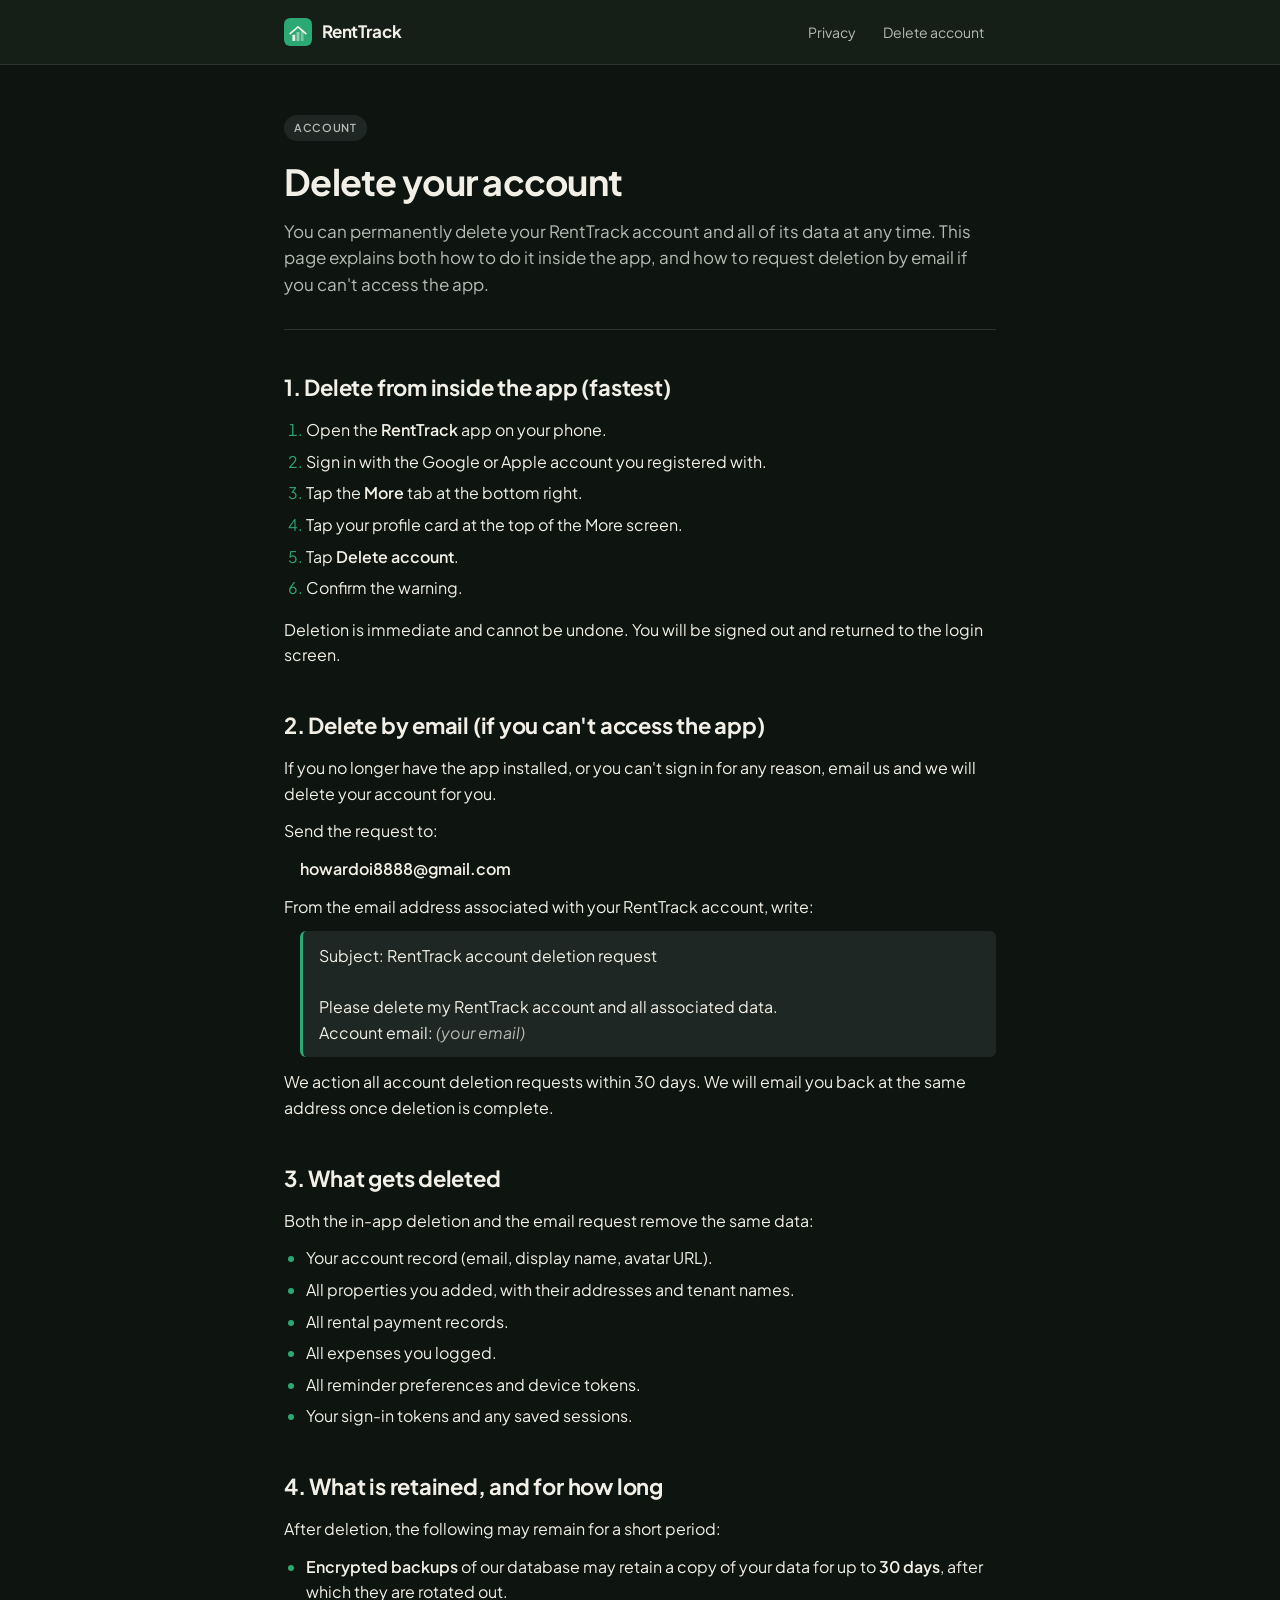
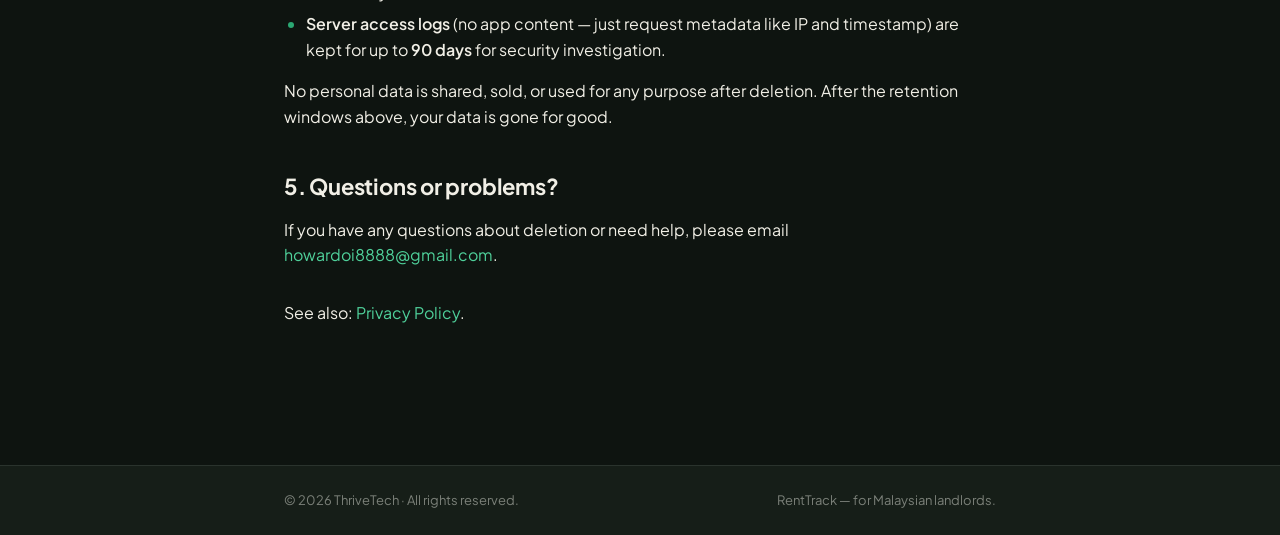
==== delete-account.html @ e5d518dd "Add /delete-account page (Play Store data-safety requirement) Play Console Data Safety wizard requir" ====
<!doctype html>
<html lang="en">
<head>
  <meta charset="utf-8" />
  <meta name="viewport" content="width=device-width, initial-scale=1, viewport-fit=cover" />
  <meta name="robots" content="index, follow" />
  <meta name="description" content="How to delete your RentTrack account and all associated data." />
  <title>Delete account — RentTrack</title>
  <link rel="icon" type="image/png" href="favicon.png" />
  <link rel="stylesheet" href="styles.css" />
</head>
<body>
  <header class="site-header">
    <div class="wrap header-row">
      <a class="brand" href="/" aria-label="RentTrack home">
        <span class="brand-glyph" aria-hidden="true">
          <svg width="28" height="28" viewBox="0 0 100 100" fill="none">
            <rect x="0" y="0" width="100" height="100" rx="22" fill="#2BA873"/>
            <path d="M22 56 L50 32 L78 56" stroke="#F1EFE6" stroke-width="6" stroke-linecap="round" stroke-linejoin="round"/>
            <rect x="30" y="60" width="10" height="22" rx="2" fill="#F1EFE6"/>
            <rect x="45" y="50" width="10" height="32" rx="2" fill="#F1EFE6" opacity="0.55"/>
            <rect x="60" y="42" width="10" height="40" rx="2" fill="#F1EFE6" opacity="0.4"/>
          </svg>
        </span>
        <span class="brand-name">RentTrack</span>
      </a>
      <nav class="header-nav" aria-label="Legal">
        <a href="/">Privacy</a>
        <a href="/delete-account" aria-current="page">Delete account</a>
      </nav>
    </div>
  </header>

  <main class="wrap">
    <article class="prose">
      <p class="eyebrow">Account</p>
      <h1>Delete your account</h1>
      <p class="lede">
        You can permanently delete your RentTrack account and all of its data
        at any time. This page explains both how to do it inside the app, and
        how to request deletion by email if you can't access the app.
      </p>

      <hr />

      <h2>1. Delete from inside the app (fastest)</h2>
      <ol>
        <li>Open the <strong>RentTrack</strong> app on your phone.</li>
        <li>Sign in with the Google or Apple account you registered with.</li>
        <li>Tap the <strong>More</strong> tab at the bottom right.</li>
        <li>Tap your profile card at the top of the More screen.</li>
        <li>Tap <strong>Delete account</strong>.</li>
        <li>Confirm the warning.</li>
      </ol>
      <p>
        Deletion is immediate and cannot be undone. You will be signed out
        and returned to the login screen.
      </p>

      <h2>2. Delete by email (if you can't access the app)</h2>
      <p>
        If you no longer have the app installed, or you can't sign in for any
        reason, email us and we will delete your account for you.
      </p>
      <p>
        Send the request to:
      </p>
      <p style="margin-left: 1rem;">
        <a href="mailto:howardoi8888@gmail.com?subject=RentTrack%20account%20deletion%20request">
          <strong>howardoi8888@gmail.com</strong>
        </a>
      </p>
      <p>
        From the email address associated with your RentTrack account, write:
      </p>
      <blockquote style="margin: 12px 0 12px 1rem; padding: 12px 16px; background: var(--bg-3); border-left: 3px solid var(--brand-600); border-radius: 6px;">
        Subject: RentTrack account deletion request<br/><br/>
        Please delete my RentTrack account and all associated data.<br/>
        Account email: <em>(your email)</em>
      </blockquote>
      <p>
        We action all account deletion requests within 30 days. We will email
        you back at the same address once deletion is complete.
      </p>

      <h2>3. What gets deleted</h2>
      <p>
        Both the in-app deletion and the email request remove the same data:
      </p>
      <ul>
        <li>Your account record (email, display name, avatar URL).</li>
        <li>All properties you added, with their addresses and tenant names.</li>
        <li>All rental payment records.</li>
        <li>All expenses you logged.</li>
        <li>All reminder preferences and device tokens.</li>
        <li>Your sign-in tokens and any saved sessions.</li>
      </ul>

      <h2>4. What is retained, and for how long</h2>
      <p>
        After deletion, the following may remain for a short period:
      </p>
      <ul>
        <li>
          <strong>Encrypted backups</strong> of our database may retain a copy
          of your data for up to <strong>30 days</strong>, after which they
          are rotated out.
        </li>
        <li>
          <strong>Server access logs</strong> (no app content — just request
          metadata like IP and timestamp) are kept for up to <strong>90
          days</strong> for security investigation.
        </li>
      </ul>
      <p>
        No personal data is shared, sold, or used for any purpose after
        deletion. After the retention windows above, your data is gone for
        good.
      </p>

      <h2>5. Questions or problems?</h2>
      <p>
        If you have any questions about deletion or need help, please email
        <a href="mailto:howardoi8888@gmail.com">howardoi8888@gmail.com</a>.
      </p>

      <p style="margin-top: 32px;">
        See also: <a href="/">Privacy Policy</a>.
      </p>
    </article>
  </main>

  <footer class="site-footer">
    <div class="wrap footer-row">
      <p>&copy; 2026 ThriveTech &middot; All rights reserved.</p>
      <p class="muted">RentTrack — for Malaysian landlords.</p>
    </div>
  </footer>
</body>
</html>
---- styles.css ----
/* =================================================================
   RentTrack Privacy site — single page, dark-only.
   Visual tokens borrowed from design_handoff_renttrack/colors_and_type.css
   but transcribed to hex so we don't depend on oklch browser support.
   ================================================================= */

@import url('https://fonts.googleapis.com/css2?family=Plus+Jakarta+Sans:wght@400;500;600;700&display=swap');

:root {
  --brand-600: #2BA873;        /* primary brand green */
  --brand-700: #4FD09A;
  --brand-on:  #FFFFFF;

  --bg-1: #0E1410;             /* page */
  --bg-2: #161E18;             /* card / header / footer */
  --bg-3: #1E2723;             /* sunken */

  --fg-1: #F1EFE6;             /* primary text */
  --fg-2: #B5BBB4;             /* secondary */
  --fg-3: #7B8079;             /* tertiary */

  --line-1: #2A332D;
  --line-2: #3B453E;

  --r-card: 14px;
  --r-pill: 999px;

  --shadow-md: 0 4px 14px -4px rgba(0, 0, 0, 0.50);

  --font-sans: 'Plus Jakarta Sans', ui-sans-serif, system-ui, -apple-system, sans-serif;
}

/* Reset */
*, *::before, *::after { box-sizing: border-box; }
html, body { margin: 0; padding: 0; }
img, svg { display: block; max-width: 100%; }
a { color: var(--brand-700); text-decoration: none; }
a:hover { text-decoration: underline; }

body {
  background: var(--bg-1);
  color: var(--fg-1);
  font-family: var(--font-sans);
  font-size: 16px;
  line-height: 1.6;
  -webkit-font-smoothing: antialiased;
}

.wrap {
  max-width: 760px;
  margin: 0 auto;
  padding: 0 24px;
}

/* ── Header ──────────────────────────────────────────────────── */
.site-header {
  background: var(--bg-2);
  border-bottom: 1px solid var(--line-1);
  position: sticky; top: 0; z-index: 10;
  backdrop-filter: blur(8px);
}
.header-row {
  display: flex;
  align-items: center;
  justify-content: space-between;
  height: 64px;
}
.brand {
  display: flex;
  align-items: center;
  gap: 10px;
  color: var(--fg-1);
  font-weight: 700;
  font-size: 17px;
  letter-spacing: -0.01em;
}
.brand:hover { text-decoration: none; }
.brand-glyph { display: inline-flex; }
.header-nav a {
  color: var(--fg-2);
  font-size: 14px;
  padding: 6px 12px;
  border-radius: var(--r-pill);
}
.header-nav a:hover {
  color: var(--fg-1);
  background: var(--bg-3);
  text-decoration: none;
}

/* ── Article ─────────────────────────────────────────────────── */
main.wrap { padding-top: 48px; padding-bottom: 64px; }

.prose .eyebrow {
  display: inline-block;
  background: var(--bg-3);
  color: var(--fg-2);
  font-size: 11px;
  font-weight: 600;
  letter-spacing: 0.06em;
  text-transform: uppercase;
  padding: 4px 10px;
  border-radius: var(--r-pill);
  margin: 0 0 20px 0;
}
.prose h1 {
  font-size: 36px;
  line-height: 1.15;
  font-weight: 700;
  letter-spacing: -0.02em;
  margin: 0 0 16px 0;
  color: var(--fg-1);
}
.prose .lede {
  font-size: 17px;
  line-height: 1.55;
  color: var(--fg-2);
  margin: 0 0 24px 0;
}
.prose .meta {
  display: flex;
  flex-wrap: wrap;
  gap: 8px 24px;
  color: var(--fg-3);
  font-size: 13px;
  margin: 0 0 24px 0;
}
.prose .meta strong { color: var(--fg-2); font-weight: 600; margin-right: 4px; }

.prose hr {
  border: 0;
  border-top: 1px solid var(--line-1);
  margin: 32px 0;
}

.prose h2 {
  font-size: 22px;
  font-weight: 700;
  letter-spacing: -0.01em;
  color: var(--fg-1);
  margin: 40px 0 12px 0;
  scroll-margin-top: 80px;
}
.prose h3 {
  font-size: 17px;
  font-weight: 600;
  color: var(--fg-1);
  margin: 24px 0 8px 0;
}
.prose p { margin: 12px 0; color: var(--fg-1); }
.prose strong { color: var(--fg-1); font-weight: 600; }
.prose em { color: var(--fg-2); }

.prose ul, .prose ol {
  margin: 12px 0 16px 0;
  padding-left: 22px;
}
.prose li {
  margin: 6px 0;
  color: var(--fg-1);
}
.prose li::marker { color: var(--brand-600); }

.prose code {
  font-family: ui-monospace, 'JetBrains Mono', SFMono-Regular, Menlo, monospace;
  font-size: 0.9em;
  background: var(--bg-3);
  color: var(--fg-1);
  padding: 1px 6px;
  border-radius: 6px;
  border: 1px solid var(--line-1);
}

/* ── Footer ──────────────────────────────────────────────────── */
.site-footer {
  background: var(--bg-2);
  border-top: 1px solid var(--line-1);
  margin-top: 64px;
}
.footer-row {
  display: flex;
  flex-wrap: wrap;
  gap: 8px 24px;
  align-items: center;
  justify-content: space-between;
  padding: 24px 24px;
  color: var(--fg-3);
  font-size: 13px;
}
.footer-row p { margin: 0; }
.footer-row .muted { color: var(--fg-3); }

/* ── Mobile tweaks ───────────────────────────────────────────── */
@media (max-width: 600px) {
  .header-row { height: 56px; }
  .brand-name { font-size: 16px; }
  main.wrap { padding-top: 32px; padding-bottom: 48px; }
  .prose h1 { font-size: 28px; }
  .prose h2 { font-size: 19px; margin-top: 32px; }
  .prose .lede { font-size: 16px; }
}

/* ── Print (in case anyone prints it) ────────────────────────── */
@media print {
  body { background: #fff; color: #000; }
  .site-header, .site-footer { display: none; }
  .prose h1, .prose h2, .prose h3, .prose p, .prose li, .prose strong { color: #000; }
  a { color: #000; text-decoration: underline; }
}
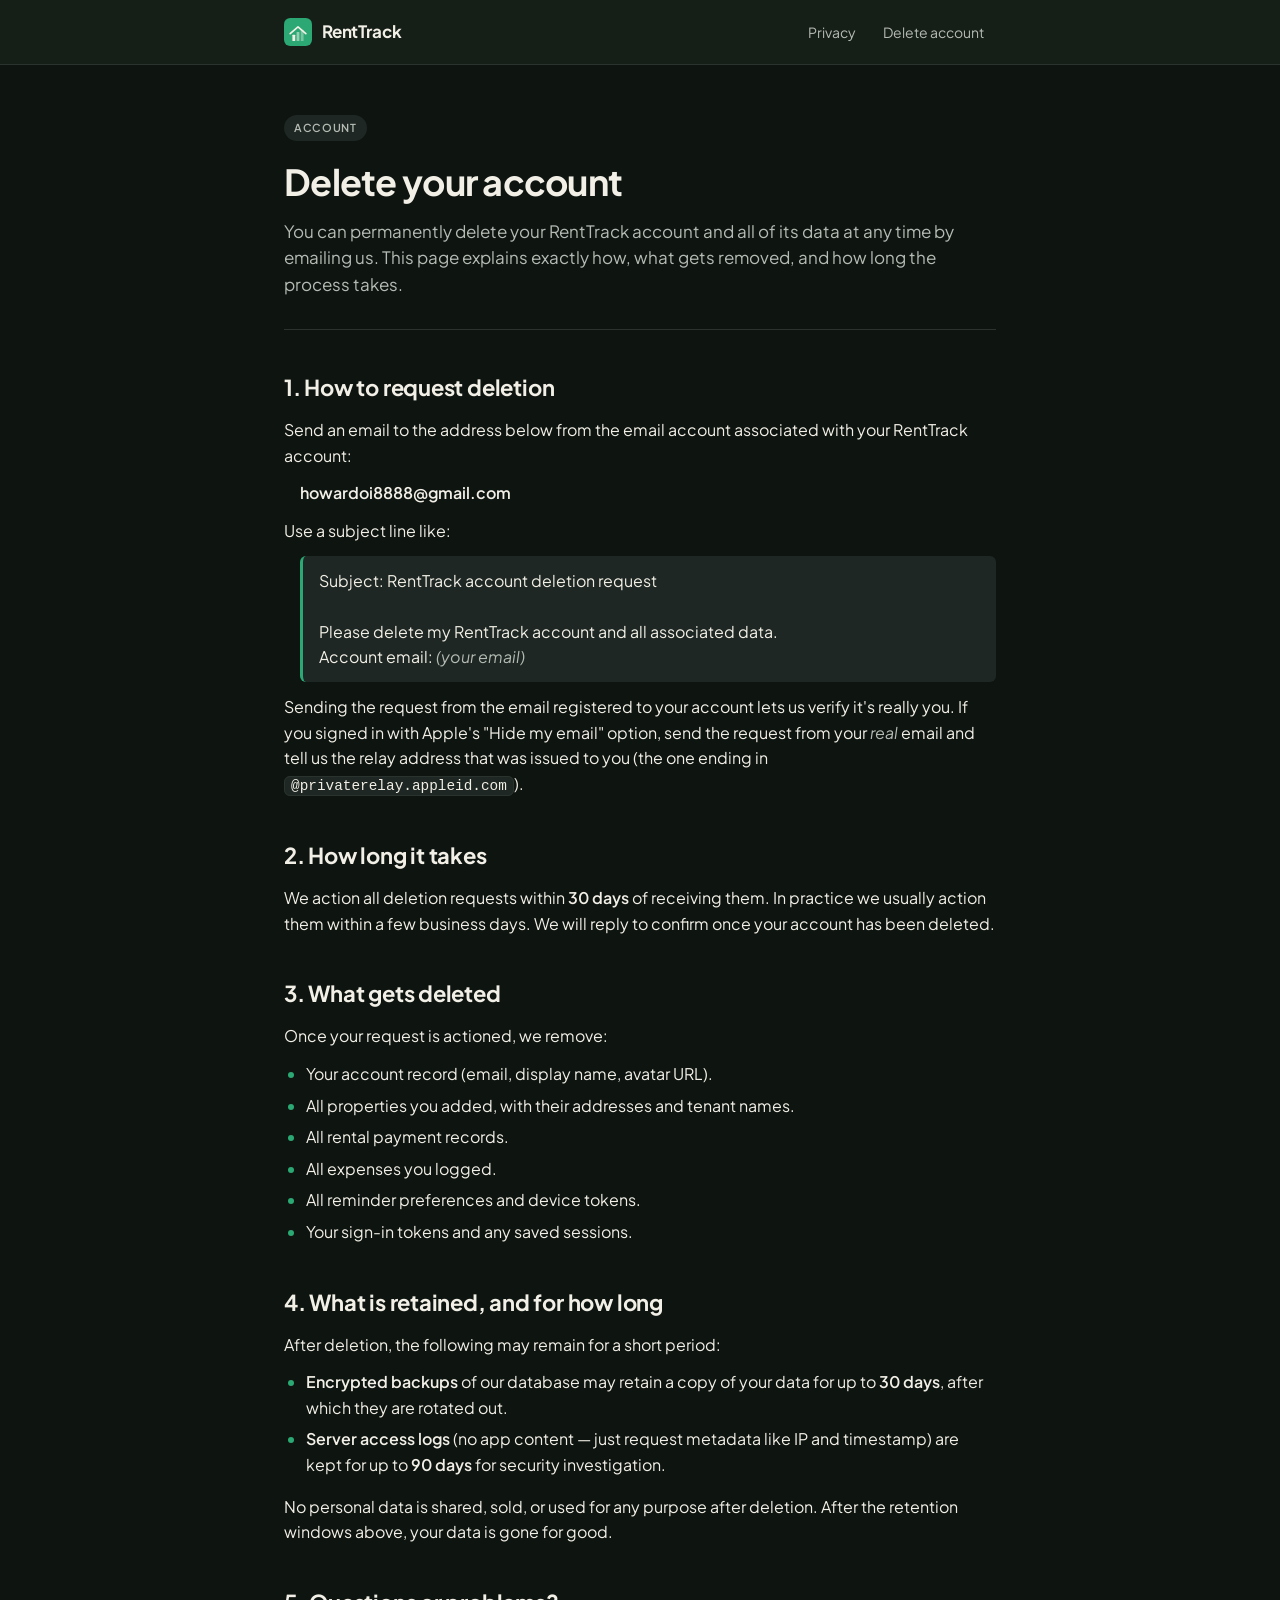
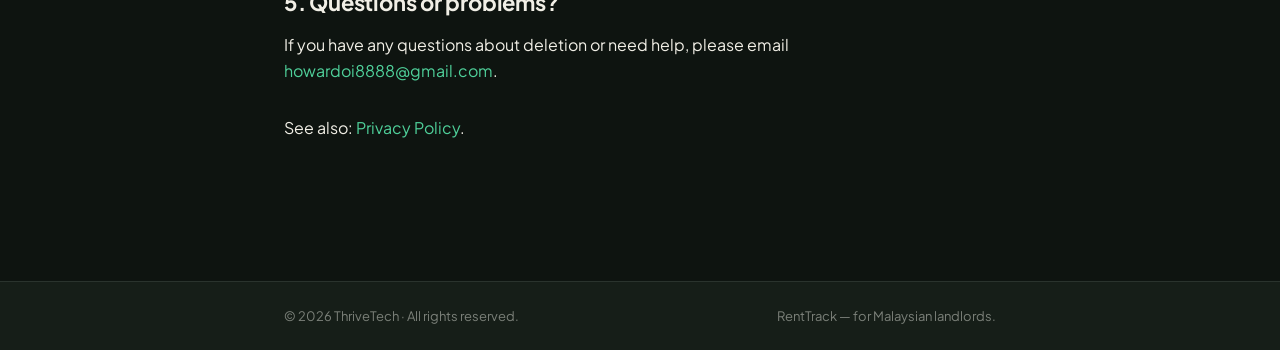
==== commit b7593fd7: "Document email-only deletion (in-app flow not yet shipped) The in-app Delete-Account UI is not in th" ====
--- a/delete-account.html
+++ b/delete-account.html
@@ -37,41 +37,24 @@
       <h1>Delete your account</h1>
       <p class="lede">
         You can permanently delete your RentTrack account and all of its data
-        at any time. This page explains both how to do it inside the app, and
-        how to request deletion by email if you can't access the app.
+        at any time by emailing us. This page explains exactly how, what gets
+        removed, and how long the process takes.
       </p>
 
       <hr />
 
-      <h2>1. Delete from inside the app (fastest)</h2>
-      <ol>
-        <li>Open the <strong>RentTrack</strong> app on your phone.</li>
-        <li>Sign in with the Google or Apple account you registered with.</li>
-        <li>Tap the <strong>More</strong> tab at the bottom right.</li>
-        <li>Tap your profile card at the top of the More screen.</li>
-        <li>Tap <strong>Delete account</strong>.</li>
-        <li>Confirm the warning.</li>
-      </ol>
+      <h2>1. How to request deletion</h2>
       <p>
-        Deletion is immediate and cannot be undone. You will be signed out
-        and returned to the login screen.
-      </p>
-
-      <h2>2. Delete by email (if you can't access the app)</h2>
-      <p>
-        If you no longer have the app installed, or you can't sign in for any
-        reason, email us and we will delete your account for you.
-      </p>
-      <p>
-        Send the request to:
+        Send an email to the address below from the email account associated
+        with your RentTrack account:
       </p>
       <p style="margin-left: 1rem;">
-        <a href="mailto:howardoi8888@gmail.com?subject=RentTrack%20account%20deletion%20request">
+        <a href="mailto:howardoi8888@gmail.com?subject=RentTrack%20account%20deletion%20request&amp;body=Please%20delete%20my%20RentTrack%20account%20and%20all%20associated%20data.%0A%0AAccount%20email%3A%20%28your%20email%29">
           <strong>howardoi8888@gmail.com</strong>
         </a>
       </p>
       <p>
-        From the email address associated with your RentTrack account, write:
+        Use a subject line like:
       </p>
       <blockquote style="margin: 12px 0 12px 1rem; padding: 12px 16px; background: var(--bg-3); border-left: 3px solid var(--brand-600); border-radius: 6px;">
         Subject: RentTrack account deletion request<br/><br/>
@@ -79,13 +62,24 @@
         Account email: <em>(your email)</em>
       </blockquote>
       <p>
-        We action all account deletion requests within 30 days. We will email
-        you back at the same address once deletion is complete.
+        Sending the request from the email registered to your account lets us
+        verify it's really you. If you signed in with Apple's "Hide my email"
+        option, send the request from your <em>real</em> email and tell us the
+        relay address that was issued to you (the one ending in
+        <code>@privaterelay.appleid.com</code>).
+      </p>
+
+      <h2>2. How long it takes</h2>
+      <p>
+        We action all deletion requests within <strong>30 days</strong> of
+        receiving them. In practice we usually action them within a few
+        business days. We will reply to confirm once your account has been
+        deleted.
       </p>
 
       <h2>3. What gets deleted</h2>
       <p>
-        Both the in-app deletion and the email request remove the same data:
+        Once your request is actioned, we remove:
       </p>
       <ul>
         <li>Your account record (email, display name, avatar URL).</li>
